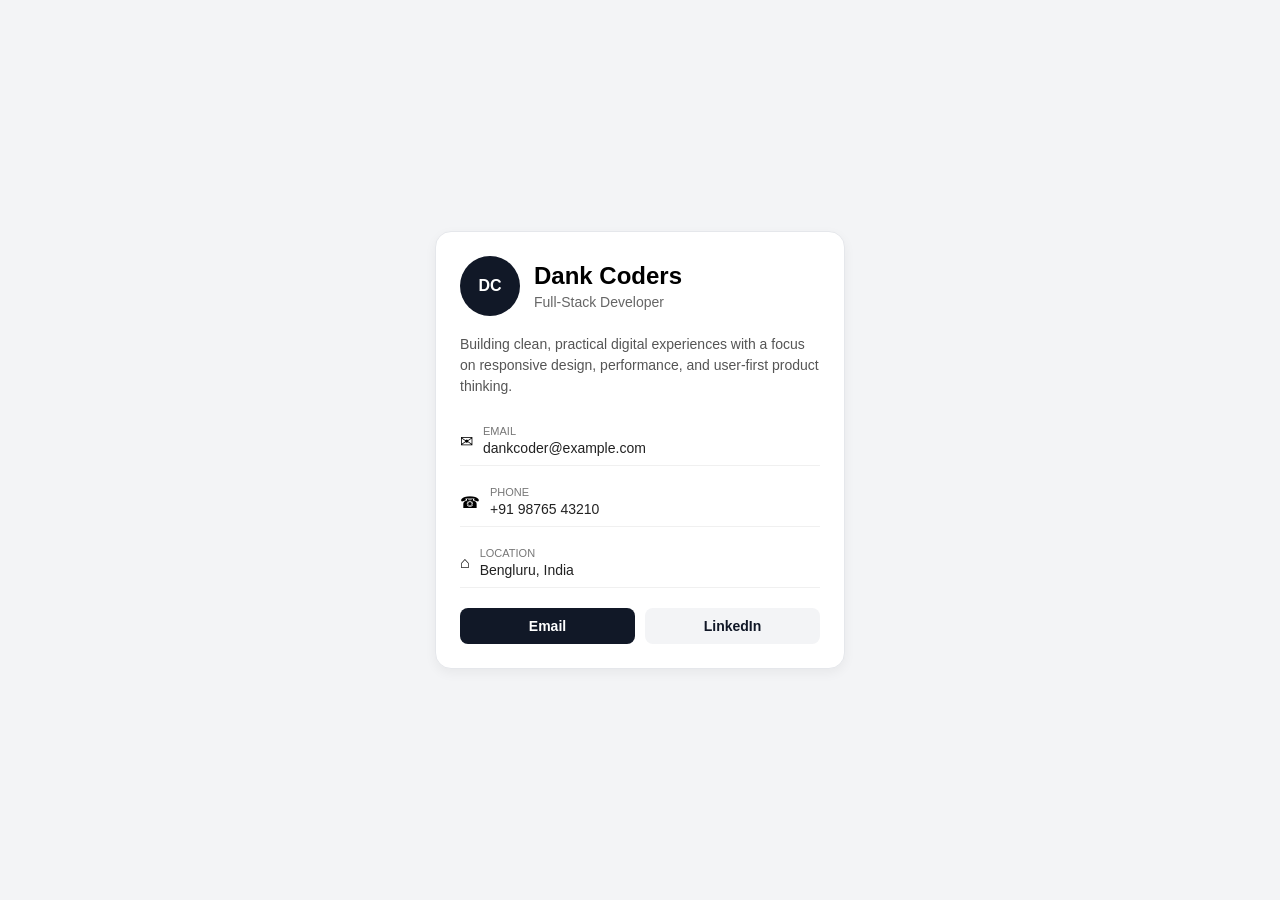
==== contact.html @ ed592ffd "Update contact.html" ====
<!DOCTYPE html>
<html lang="en">
  <head>
    <meta charset="UTF-8" />
    <meta name="viewport" content="width=device-width, initial-scale=1.0" />
    <title>Contact Card</title>
    <style>
      body {
        margin: 0;
        font-family: Arial, sans-serif;
        background: #f3f4f6;
        display: flex;
        justify-content: center;
        align-items: center;
        min-height: 100vh;
      }

      .card {
        width: 360px;
        background: #fff;
        border: 1px solid #e5e7eb;
        border-radius: 16px;
        padding: 24px;
        box-shadow: 0 4px 12px rgba(0, 0, 0, 0.05);
      }

      .profile {
        display: flex;
        align-items: center;
        gap: 14px;
        margin-bottom: 18px;
      }

      .avatar {
        width: 60px;
        height: 60px;
        border-radius: 50%;
        background: #111827;
        color: #fff;
        display: flex;
        align-items: center;
        justify-content: center;
        font-weight: bold;
      }

      h1 {
        margin: 0;
        font-size: 24px;
      }

      .role {
        margin: 4px 0 0;
        color: #666;
        font-size: 14px;
      }

      .bio {
        color: #555;
        font-size: 14px;
        line-height: 1.5;
        margin: 0 0 20px;
      }

      .detail {
        display: flex;
        align-items: center;
        gap: 10px;
        margin-bottom: 12px;
        padding: 8px 0;
        border-bottom: 1px solid #f0f0f0;
      }

      .label {
        display: block;
        font-size: 11px;
        text-transform: uppercase;
        color: #777;
        margin-bottom: 2px;
      }

      .value {
        color: #222;
        text-decoration: none;
        font-size: 14px;
      }

      .actions {
        margin-top: 20px;
        display: flex;
        gap: 10px;
      }

      .button {
        flex: 1;
        text-align: center;
        padding: 10px 12px;
        border-radius: 8px;
        text-decoration: none;
        font-size: 14px;
        font-weight: bold;
      }

      .primary {
        background: #111827;
        color: white;
      }

      .secondary {
        background: #f3f4f6;
        color: #111827;
      }
    </style>
  </head>
  <body>
    <main class="card" aria-label="Contact card">
      <div class="profile">
        <div class="avatar" aria-label="Dank Coders initials">DC</div>
        <div>
          <h1 class="name">Dank Coders</h1>
          <p class="role">Full-Stack Developer</p>
        </div>
      </div>

      <p class="bio">
        Building clean, practical digital experiences with a focus on responsive design,
        performance, and user-first product thinking.
      </p>

      <section class="details" aria-label="Contact details">
        <div class="detail">
          <div class="icon">✉</div>
          <div class="detail-text">
            <span class="label">Email</span>
            <a class="value" href="mailto:shriyamgupta@example.com">dankcoder@example.com</a>
          </div>
        </div>

        <div class="detail">
          <div class="icon">☎</div>
          <div class="detail-text">
            <span class="label">Phone</span>
            <a class="value" href="tel:+919876543210">+91 98765 43210</a>
          </div>
        </div>

        <div class="detail">
          <div class="icon">⌂</div>
          <div class="detail-text">
            <span class="label">Location</span>
            <span class="value">Bengluru, India</span>
          </div>
        </div>
      </section>

      <div class="actions">
        <a class="button primary" href="mailto:dankcoder@example.com">Email</a>
        <a class="button secondary" href="https://www.linkedin.com" target="_blank" rel="noreferrer">LinkedIn</a>
      </div>
    </main>
  </body>
</html>
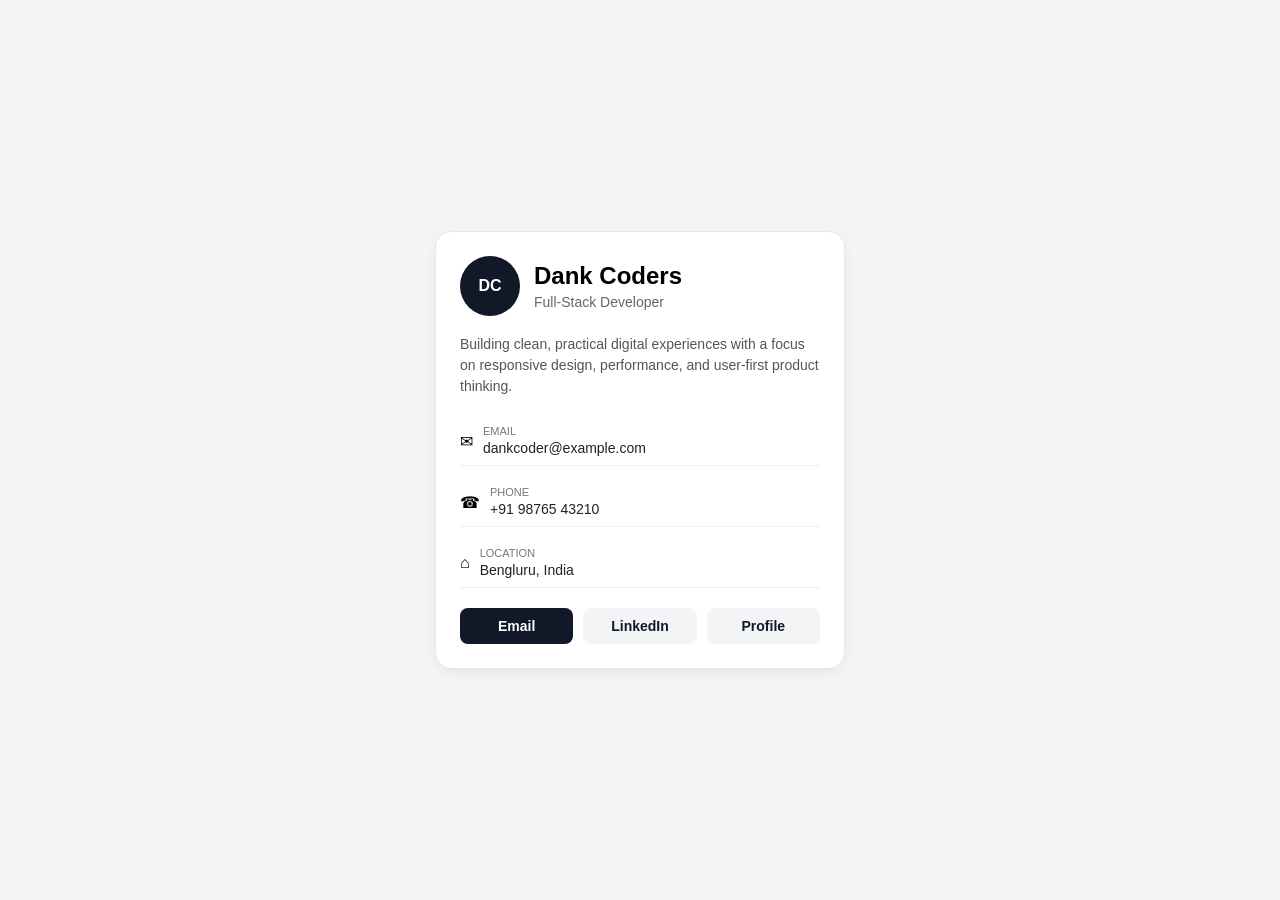
==== commit 1dfda2e0: "Update contact.html" ====
--- a/contact.html
+++ b/contact.html
@@ -155,6 +155,7 @@
       <div class="actions">
         <a class="button primary" href="mailto:dankcoder@example.com">Email</a>
         <a class="button secondary" href="https://www.linkedin.com" target="_blank" rel="noreferrer">LinkedIn</a>
+         <a class="button secondary" href="profile.html">Profile</a>
       </div>
     </main>
   </body>
